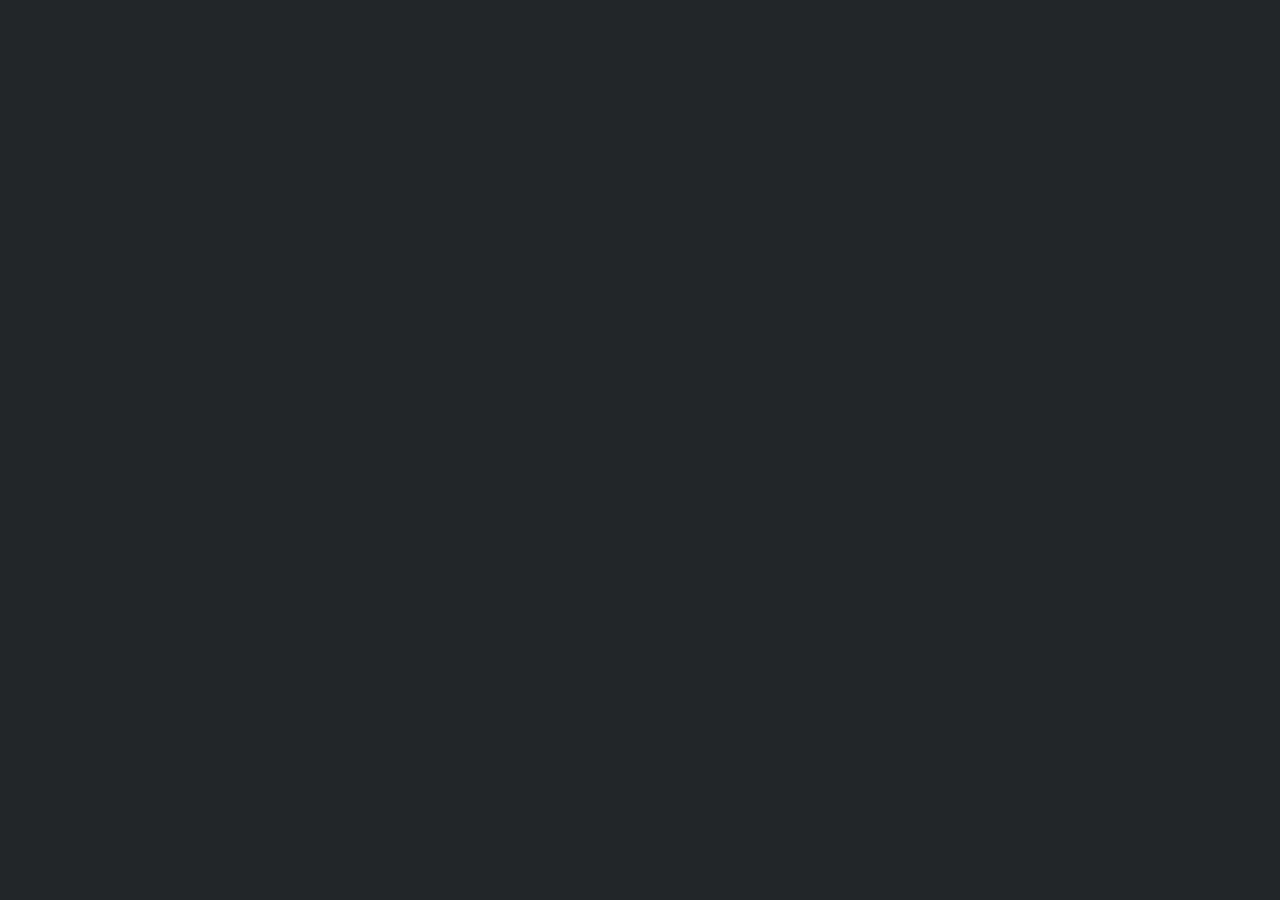
==== pages/lion.html @ d74c3c8e "index changed new pages added -HumayunAshfaq" ====
<!doctype html>
<html lang="en">

<head>
  <title>First Page</title>
  <!-- Required meta tags -->
  <meta charset="utf-8">
  <meta name="viewport" content="width=device-width, initial-scale=1, shrink-to-fit=no">

  <!-- Bootstrap CSS -->
  <link href="../css/bootstrap.css" rel="stylesheet">
</head>

<body>
  <div class="container">


  </div>
  <!-- Javascript -->
  <script src="https://code.jquery.com/jquery-3.3.1.slim.min.js" integrity="sha384-q8i/X+965DzO0rT7abK41JStQIAqVgRVzpbzo5smXKp4YfRvH+8abtTE1Pi6jizo" crossorigin="anonymous"></script>
  <script src="https://cdnjs.cloudflare.com/ajax/libs/popper.js/1.14.3/umd/popper.min.js" integrity="sha384-ZMP7rVo3mIykV+2+9J3UJ46jBk0WLaUAdn689aCwoqbBJiSnjAK/l8WvCWPIPm49" crossorigin="anonymous"></script>
  <script src="https://stackpath.bootstrapcdn.com/bootstrap/4.1.3/js/bootstrap.min.js" integrity="sha384-ChfqqxuZUCnJSK3+MXmPNIyE6ZbWh2IMqE241rYiqJxyMiZ6OW/JmZQ5stwEULTy" crossorigin="anonymous"></script>
</body>

</html>
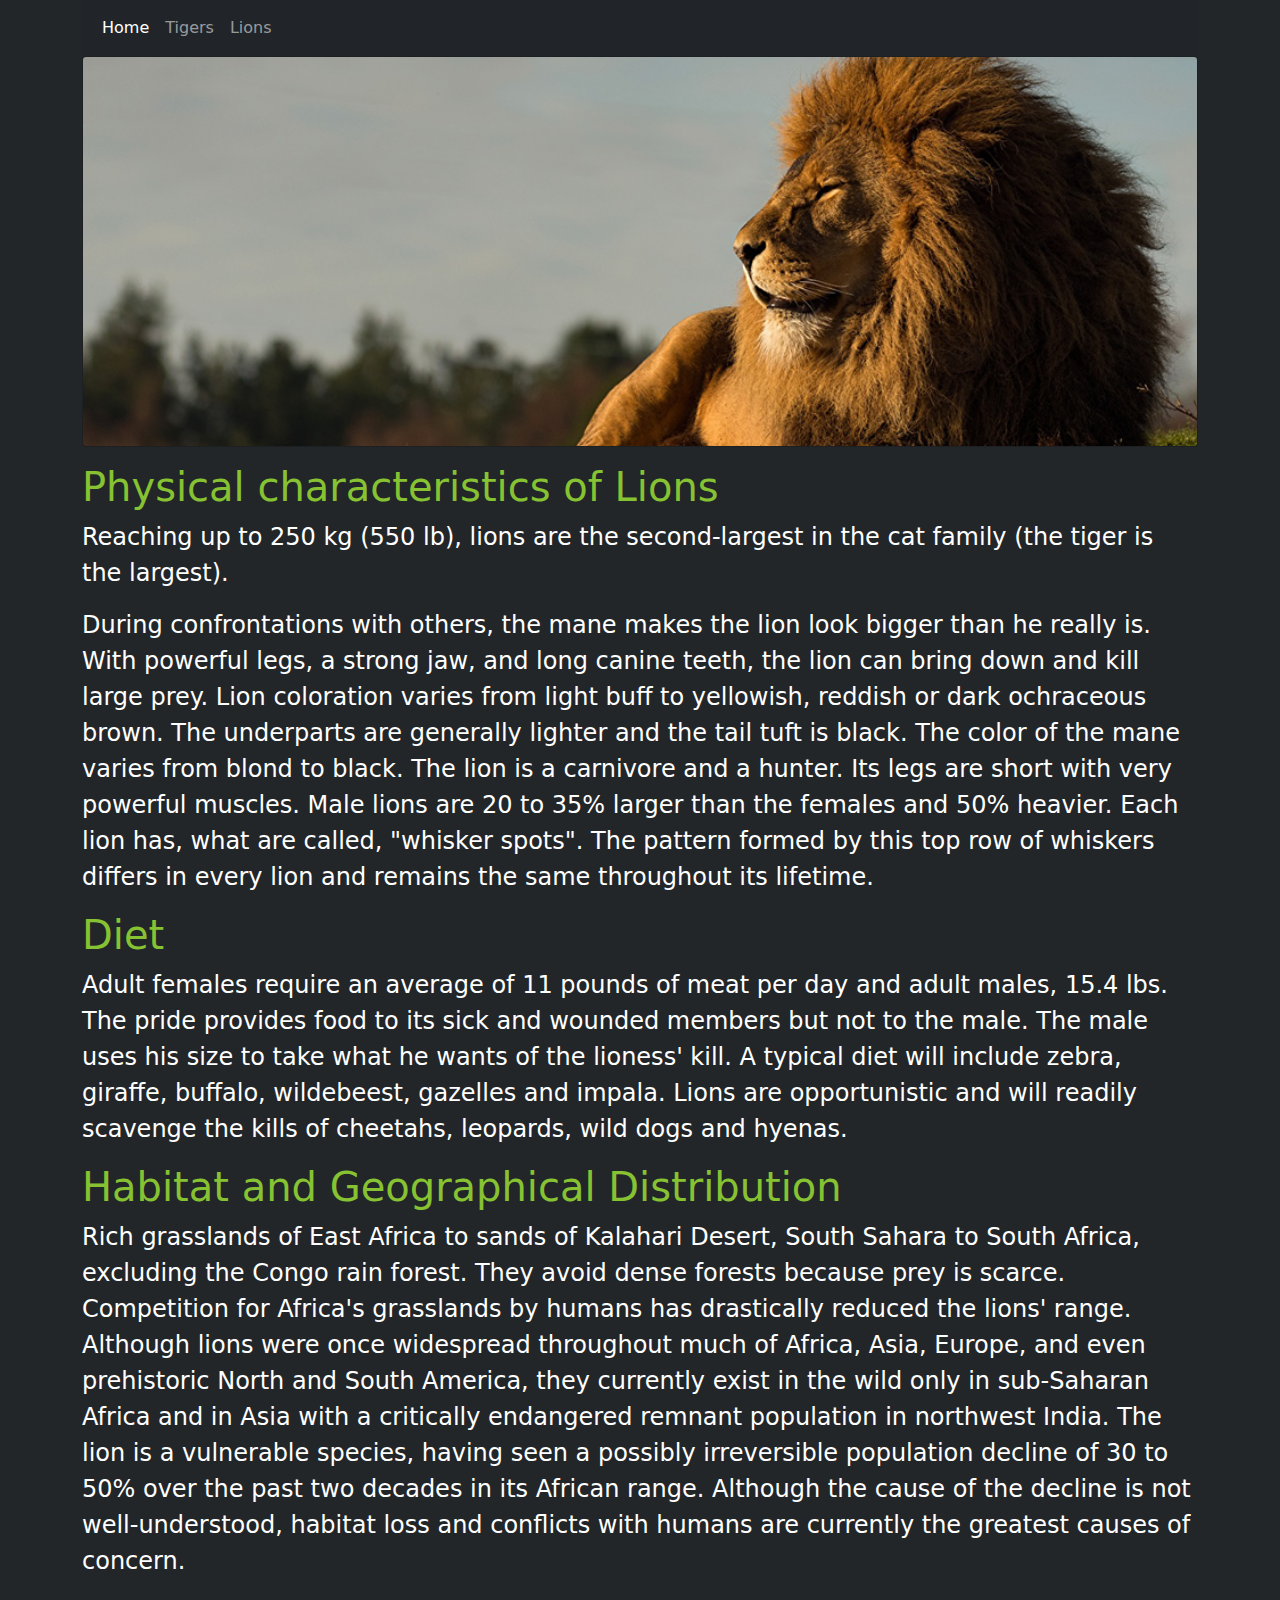
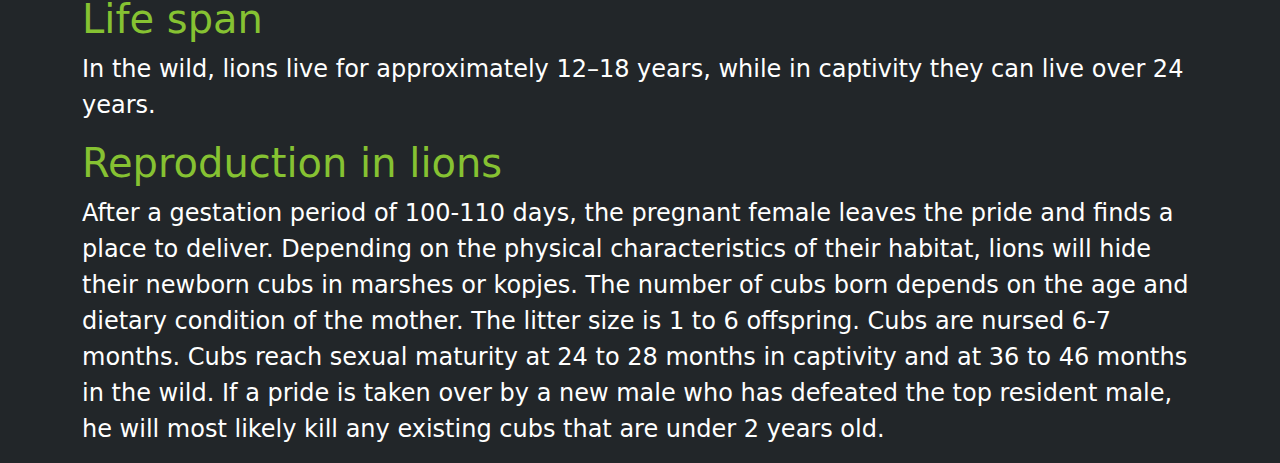
==== commit 2f4860ca: "Final - Humayun" ====
--- a/pages/lion.html
+++ b/pages/lion.html
@@ -2,19 +2,63 @@
 <html lang="en">
 
 <head>
-  <title>First Page</title>
-  <!-- Required meta tags -->
   <meta charset="utf-8">
-  <meta name="viewport" content="width=device-width, initial-scale=1, shrink-to-fit=no">
-
-  <!-- Bootstrap CSS -->
+  <meta name="viewport" content="width=device-width, initial-scale=1">
   <link href="../css/bootstrap.css" rel="stylesheet">
+  <title>Lions</title>
 </head>
 
 <body>
   <div class="container">
-
-
+    <!-- NavBar start -->
+    <nav class="navbar navbar-expand-lg navbar-dark bg-dark ">
+      <div class="container-fluid">
+        <button class="navbar-toggler" type="button" data-bs-toggle="collapse" data-bs-target="#navbarSupportedContent" aria-controls="navbarSupportedContent" aria-expanded="false" aria-label="Toggle navigation">
+          <span class="navbar-toggler-icon"></span>
+        </button>
+        <div class="collapse navbar-collapse" id="navbarSupportedContent">
+          <ul class="navbar-nav me-auto mb-2 mb-lg-0">
+            <li class="nav-item">
+              <a class="nav-link active" aria-current="page" href="../index.html">Home</a>
+            </li>
+            <li class="nav-item">
+              <a class="nav-link" href="tiger.html">Tigers</a>
+            </li>
+            <li class="nav-item">
+              <a class="nav-link" href="lion.html">Lions</a>
+            </li>
+          </ul>
+        </div>
+      </div>
+    </nav>
+    <!-- NavBar end -->
+    <div class="card bg-dark text-white">
+  <img class="card-img" src="../img/lion2.png " alt="Card image">
+  <div class="card-img-overlay">
+  </div>
+</div>
+    <div class="row mt-3">
+      <h1 class="text-tmain">Physical characteristics of Lions</h1>
+      <p class="fs-4">Reaching up to 250 kg (550 lb), lions are the second-largest in the cat family (the tiger is the largest).</p>
+      <p class="fs-4">During confrontations with others, the mane makes the lion look bigger than he really is. With powerful legs, a strong jaw, and long canine teeth, the lion can bring down and kill large prey. Lion coloration varies from light
+        buff to
+        yellowish, reddish or dark ochraceous brown. The underparts are generally lighter and the tail tuft is black. The color of the mane varies from blond to black. The lion is a carnivore and a hunter. Its legs are short with very powerful
+        muscles. Male lions are 20 to 35% larger than the females and 50% heavier. Each lion has, what are called, "whisker spots". The pattern formed by this top row of whiskers differs in every lion and remains the same throughout its lifetime.</p>
+      <h1 class="text-tmain">Diet</h1>
+      <p class="fs-4">Adult females require an average of 11 pounds of meat per day and adult males, 15.4 lbs. The pride provides food to its sick and wounded members but not to the male. The male uses his size to take what he wants of the lioness'
+        kill. A typical diet will include zebra, giraffe, buffalo, wildebeest, gazelles and impala. Lions are opportunistic and will readily scavenge the kills of cheetahs, leopards, wild dogs and hyenas.</p>
+      <h1 class="text-tmain">Habitat and Geographical Distribution</h1>
+      <p class="fs-4">Rich grasslands of East Africa to sands of Kalahari Desert, South Sahara to South Africa, excluding the Congo rain forest. They avoid dense forests because prey is scarce. Competition for Africa's grasslands by humans has
+        drastically reduced the lions' range. Although lions were once widespread throughout much of Africa, Asia, Europe, and even prehistoric North and South America, they currently exist in the wild only in sub-Saharan Africa and in Asia with a
+        critically endangered remnant population in northwest India. The lion is a vulnerable species, having seen a possibly irreversible population decline of 30 to 50% over the past two decades in its African range. Although the cause of the
+        decline is not well-understood, habitat loss and conflicts with humans are currently the greatest causes of concern.</p>
+      <h1 class="text-tmain">Life span</h1>
+      <p class="fs-4">In the wild, lions live for approximately 12–18 years, while in captivity they can live over 24 years.</p>
+      <h1 class="text-tmain">Reproduction in lions</h1>
+      <p class="fs-4">After a gestation period of 100-110 days, the pregnant female leaves the pride and finds a place to deliver. Depending on the physical characteristics of their habitat, lions will hide their newborn cubs in marshes or kopjes.
+        The number of cubs born depends on the age and dietary condition of the mother. The litter size is 1 to 6 offspring. Cubs are nursed 6-7 months. Cubs reach sexual maturity at 24 to 28 months in captivity and at 36 to 46 months in the wild. If
+        a pride is taken over by a new male who has defeated the top resident male, he will most likely kill any existing cubs that are under 2 years old.</p>
+    </div>
   </div>
   <!-- Javascript -->
   <script src="https://code.jquery.com/jquery-3.3.1.slim.min.js" integrity="sha384-q8i/X+965DzO0rT7abK41JStQIAqVgRVzpbzo5smXKp4YfRvH+8abtTE1Pi6jizo" crossorigin="anonymous"></script>
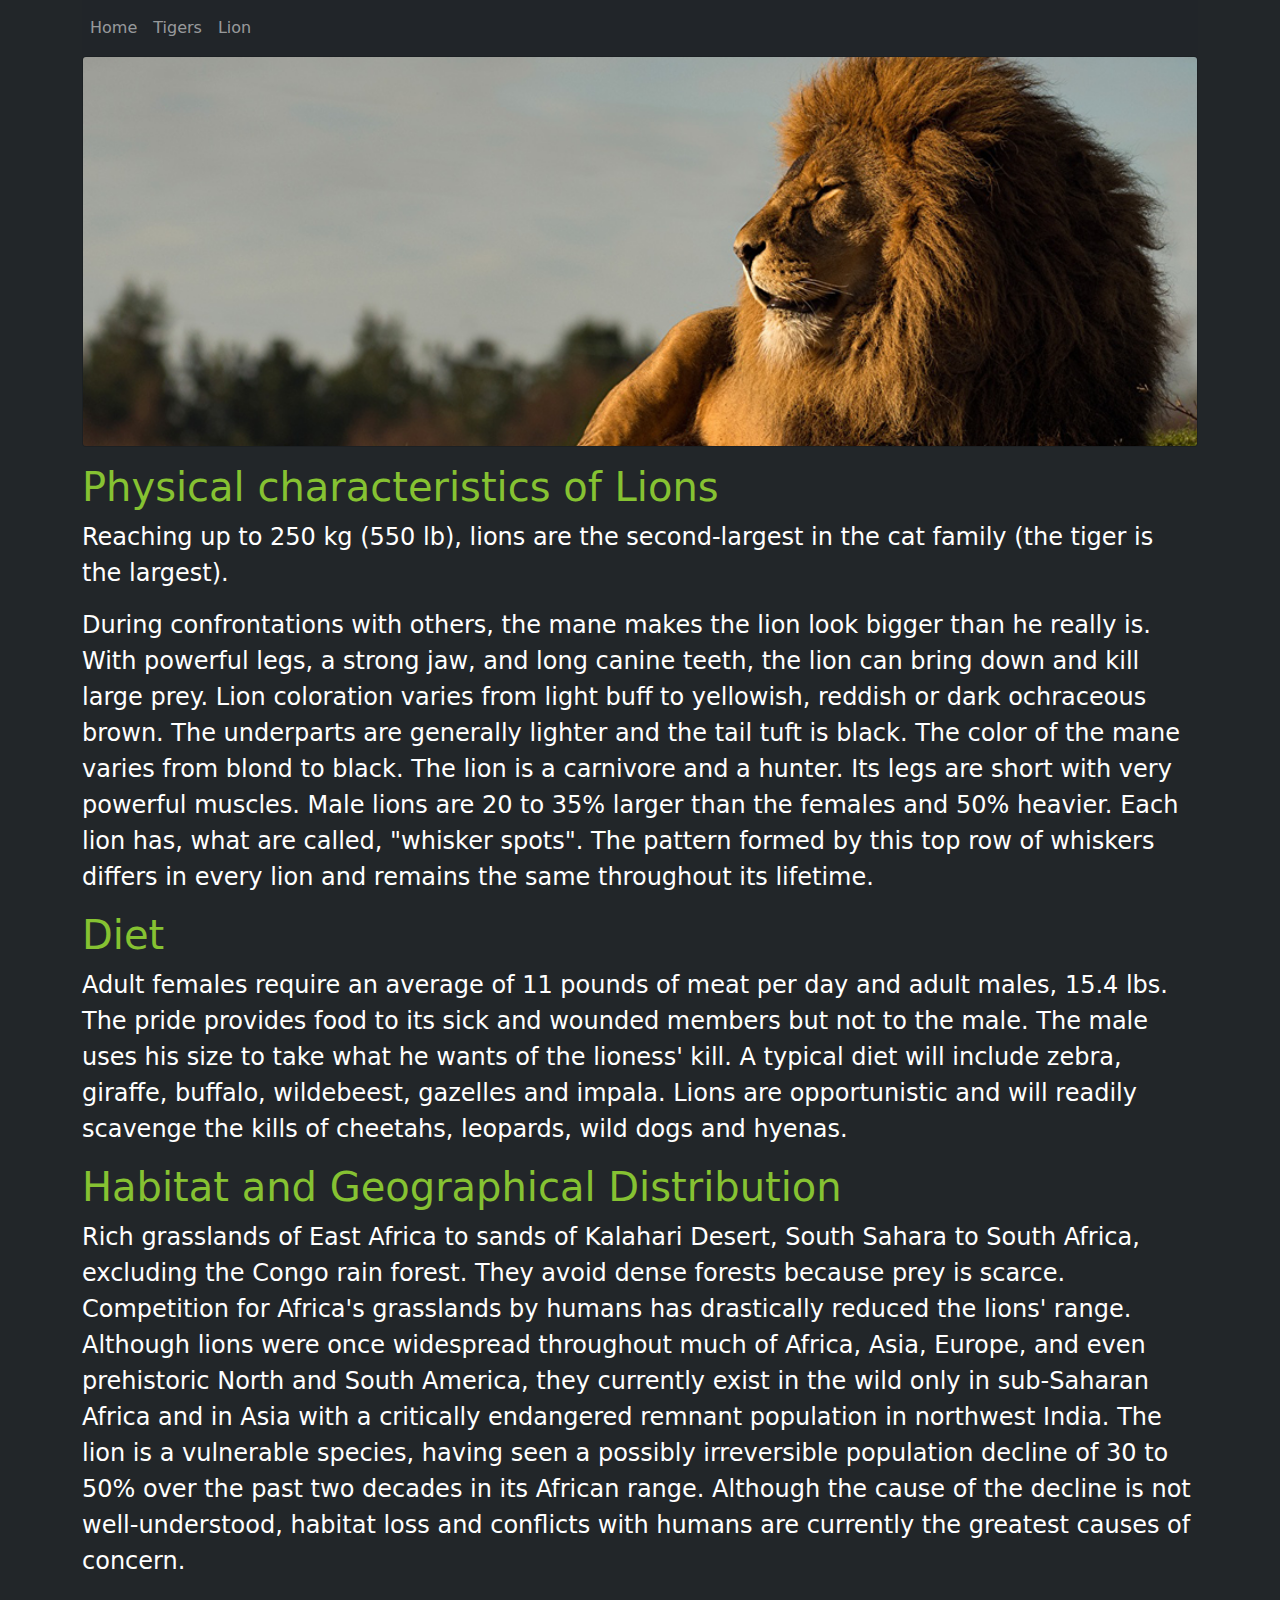
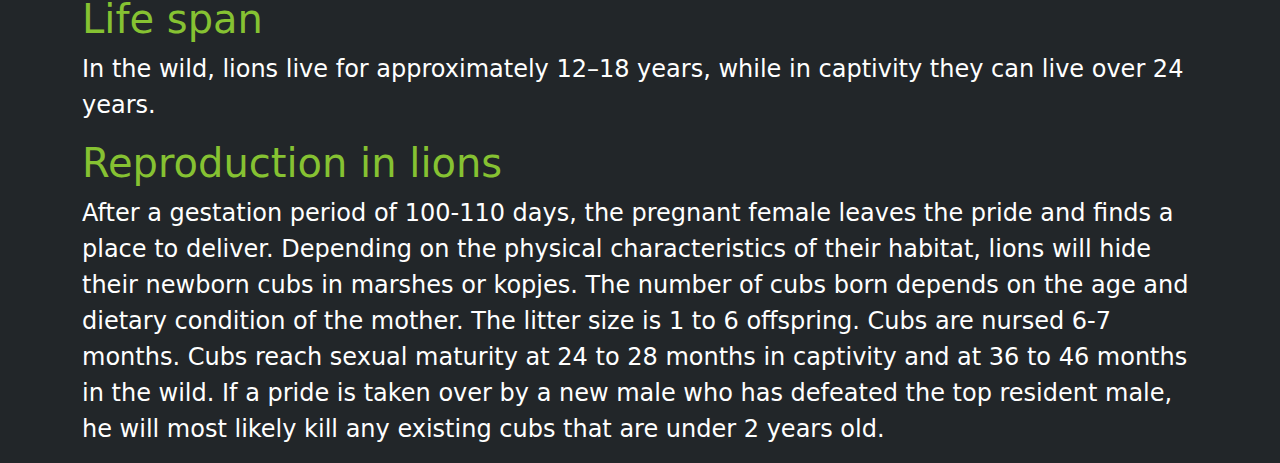
==== commit 75301bc5: "Done - Humayun Ashfaq" ====
--- a/pages/lion.html
+++ b/pages/lion.html
@@ -11,26 +11,25 @@
 <body>
   <div class="container">
     <!-- NavBar start -->
-    <nav class="navbar navbar-expand-lg navbar-dark bg-dark ">
-      <div class="container-fluid">
-        <button class="navbar-toggler" type="button" data-bs-toggle="collapse" data-bs-target="#navbarSupportedContent" aria-controls="navbarSupportedContent" aria-expanded="false" aria-label="Toggle navigation">
-          <span class="navbar-toggler-icon"></span>
-        </button>
-        <div class="collapse navbar-collapse" id="navbarSupportedContent">
-          <ul class="navbar-nav me-auto mb-2 mb-lg-0">
-            <li class="nav-item">
-              <a class="nav-link active" aria-current="page" href="../index.html">Home</a>
-            </li>
-            <li class="nav-item">
-              <a class="nav-link" href="tiger.html">Tigers</a>
-            </li>
-            <li class="nav-item">
-              <a class="nav-link" href="lion.html">Lions</a>
-            </li>
-          </ul>
-        </div>
-      </div>
-    </nav>
+    <nav class="navbar navbar-expand-lg navbar-dark bg-dark">
+  <button class="navbar-toggler" type="button" data-toggle="collapse" data-target="#navbarSupportedContent" aria-controls="navbarSupportedContent" aria-expanded="false" aria-label="Toggle navigation">
+    <span class="navbar-toggler-icon"></span>
+  </button>
+
+  <div class="collapse navbar-collapse" id="navbarSupportedContent">
+    <ul class="navbar-nav mr-auto">
+      <li class="nav-item active">
+        <a class="nav-link" href="../index.html">Home</a>
+      </li>
+      <li class="nav-item">
+        <a class="nav-link" href="tiger.html">Tigers</a>
+      </li>
+      <li class="nav-item">
+        <a class="nav-link" href="lion.html">Lion</a>
+      </li>
+    </ul>
+  </div>
+</nav>
     <!-- NavBar end -->
     <div class="card bg-dark text-white">
   <img class="card-img" src="../img/lion2.png " alt="Card image">
